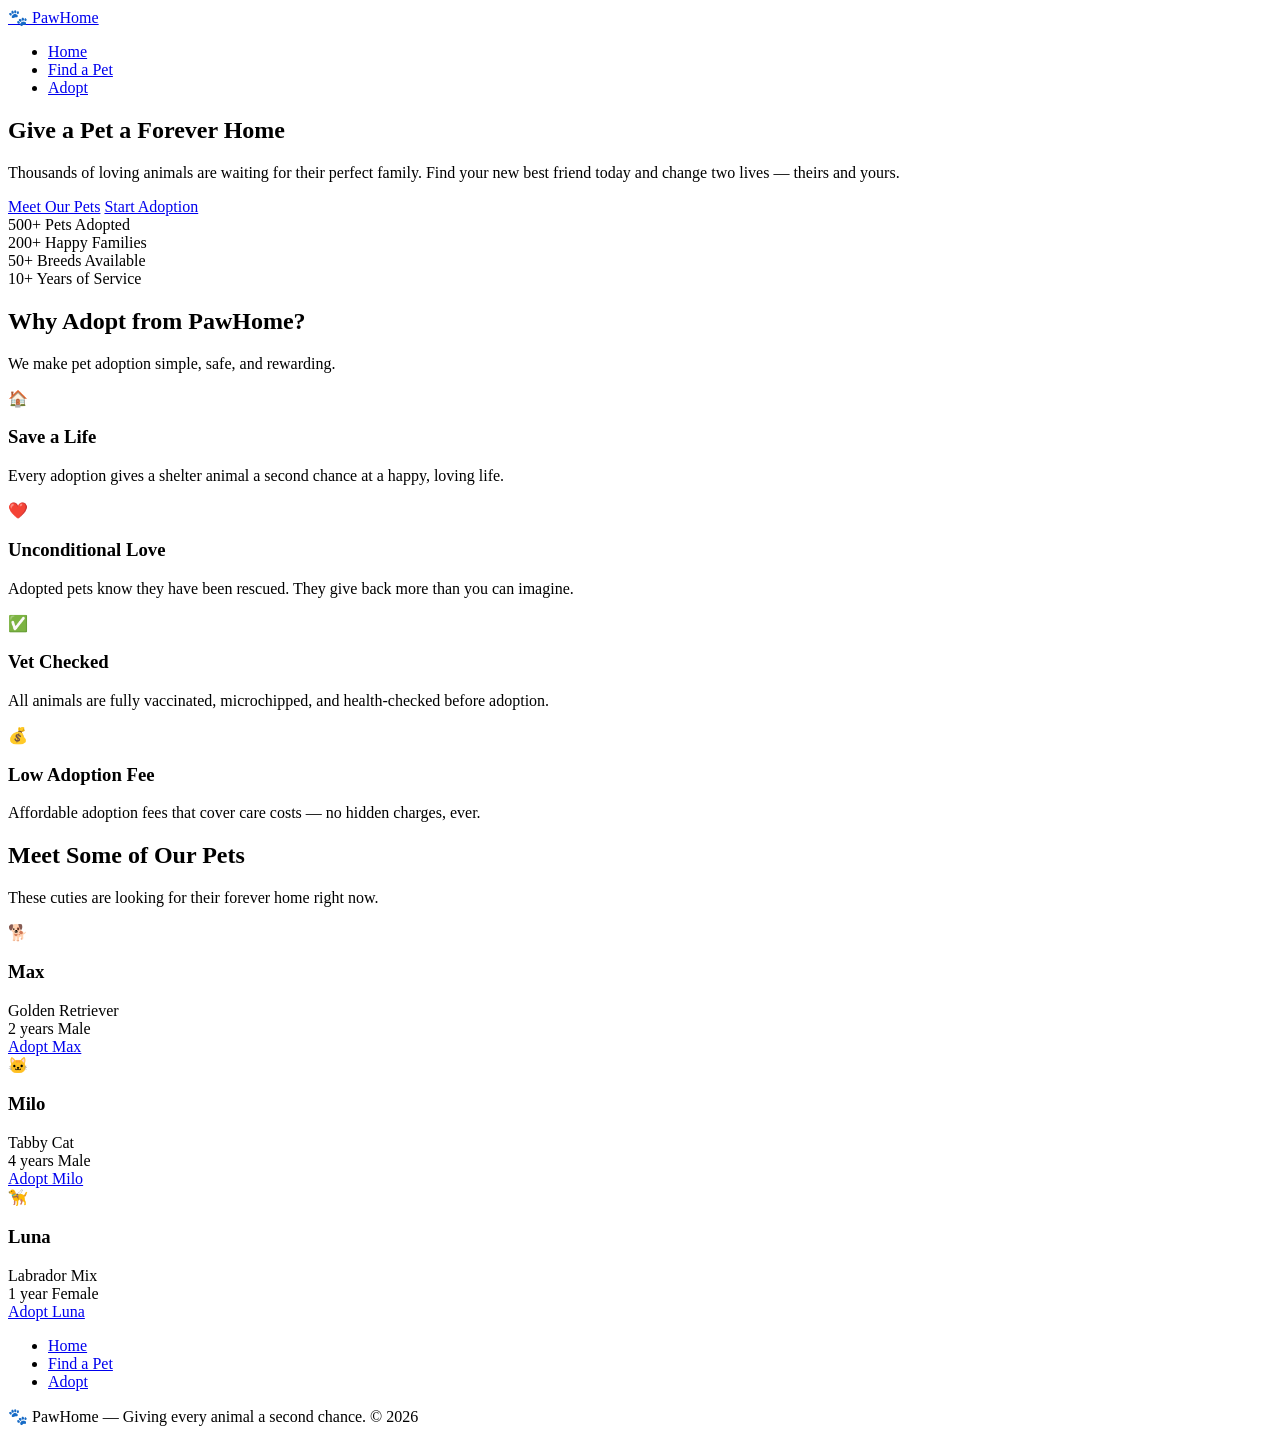
==== index.html @ 4bf22cfb "completes home and pets" ====
<!DOCTYPE html>
<html lang="en">

<head>
    <meta charset="UTF-8">
    <meta name="viewport" content="width=device-width, initial-scale=1.0">
    <title>Pet adoption</title>
    <link rel="stylesheet" href="style.css">
</head>

<body>

    <nav class="navbar">
        <a href="index.html" class="nav-logo">🐾 PawHome</a>
        <ul class="nav-links">
            <li><a href="index.html" class="active">Home</a></li>
            <li><a href="pets.html">Find a Pet</a></li>
            <li><a href="contact.html">Adopt</a></li>
        </ul>
    </nav>


    <!-- ========== HERO ========== -->
    <section class="hero">
        <h1>Give a Pet a <span>Forever Home</span></h1>
        <p>
            Thousands of loving animals are waiting for their perfect family.
            Find your new best friend today and change two lives — theirs and yours.
        </p>
        <div class="hero-buttons">
            <a href="pets.html" class="btn btn-primary">Meet Our Pets</a>
            <a href="contact.html" class="btn btn-outline">Start Adoption</a>
        </div>
    </section>


    <!-- ========== STATS BAR ========== -->
    <div class="stats-bar">
        <div class="stat-item">
            <span class="number">500+</span>
            <span class="label">Pets Adopted</span>
        </div>
        <div class="stat-item">
            <span class="number">200+</span>
            <span class="label">Happy Families</span>
        </div>
        <div class="stat-item">
            <span class="number">50+</span>
            <span class="label">Breeds Available</span>
        </div>
        <div class="stat-item">
            <span class="number">10+</span>
            <span class="label">Years of Service</span>
        </div>
    </div>


    <!-- ========== WHY ADOPT ========== -->
    <section class="section">
        <div class="section-title">
            <h2>Why Adopt from PawHome?</h2>
            <p>We make pet adoption simple, safe, and rewarding.</p>
        </div>


        <div class="cards-row">

            <div class="reason-card">
                <span class="icon">🏠</span>
                <h3>Save a Life</h3>
                <p>Every adoption gives a shelter animal a second chance at a happy, loving life.</p>
            </div>

            <div class="reason-card">
                <span class="icon">❤️</span>
                <h3>Unconditional Love</h3>
                <p>Adopted pets know they have been rescued. They give back more than you can imagine.</p>
            </div>

            <div class="reason-card">
                <span class="icon">✅</span>
                <h3>Vet Checked</h3>
                <p>All animals are fully vaccinated, microchipped, and health-checked before adoption.</p>
            </div>

            <div class="reason-card">
                <span class="icon">💰</span>
                <h3>Low Adoption Fee</h3>
                <p>Affordable adoption fees that cover care costs — no hidden charges, ever.</p>
            </div>



        </div>
    </section>



    <!-- ========== FEATURED PETS (preview 3 cards) ========== -->
    <section class="section section-white">
        <div class="section-title">
            <h2>Meet Some of Our Pets</h2>
            <p>These cuties are looking for their forever home right now.</p>
        </div>

        <div class="cards-row">

            <!-- Pet Card: Max -->
            <div class="pet-card">
                <div class="pet-image">
                    <!--
                HOW TO ADD YOUR IMAGE:
                1. Create a folder called "images" inside day2/
                2. Put your photo in it (e.g. max.jpg)
                3. Delete the line below with the emoji
                4. Add this line: <img src="images/max.jpg" alt="Max">
              -->
                    <div class="pet-emoji">🐕</div>
                </div>
                <div class="pet-info">
                    <h3>Max</h3>
                    <div class="pet-breed">Golden Retriever</div>
                    <div class="pet-tags">
                        <span class="pet-tag">2 years</span>
                        <span class="pet-tag">Male</span>
                    </div>
                    <a href="contact.html" class="btn btn-primary">Adopt Max</a>
                </div>
            </div>

            <!-- Pet Card: Milo -->
            <div class="pet-card">
                <div class="pet-image">
                    <!--
                To add image: <img src="images/milo.jpg" alt="Milo">
              -->
                    <div class="pet-emoji">🐱</div>
                </div>
                <div class="pet-info">
                    <h3>Milo</h3>
                    <div class="pet-breed">Tabby Cat</div>
                    <div class="pet-tags">
                        <span class="pet-tag">4 years</span>
                        <span class="pet-tag">Male</span>
                    </div>
                    <a href="contact.html" class="btn btn-primary">Adopt Milo</a>
                </div>
            </div>

            <!-- Pet Card: Luna -->
            <div class="pet-card">
                <div class="pet-image">
                    <!--
                To add image: <img src="images/luna.jpg" alt="Luna">
              -->
                    <div class="pet-emoji">🦮</div>
                </div>
                <div class="pet-info">
                    <h3>Luna</h3>
                    <div class="pet-breed">Labrador Mix</div>
                    <div class="pet-tags">
                        <span class="pet-tag">1 year</span>
                        <span class="pet-tag">Female</span>
                    </div>
                    <a href="contact.html" class="btn btn-primary">Adopt Luna</a>
                </div>
            </div>

        </div>


        <footer class="footer">
            <ul class="footer-links">
                <li><a href="index.html">Home</a></li>
                <li><a href="pets.html">Find a Pet</a></li>
                <li><a href="contact.html">Adopt</a></li>
            </ul>
            <p>🐾 PawHome &mdash; Giving every animal a second chance. &copy; 2026</p>
        </footer>

</body>

</html>
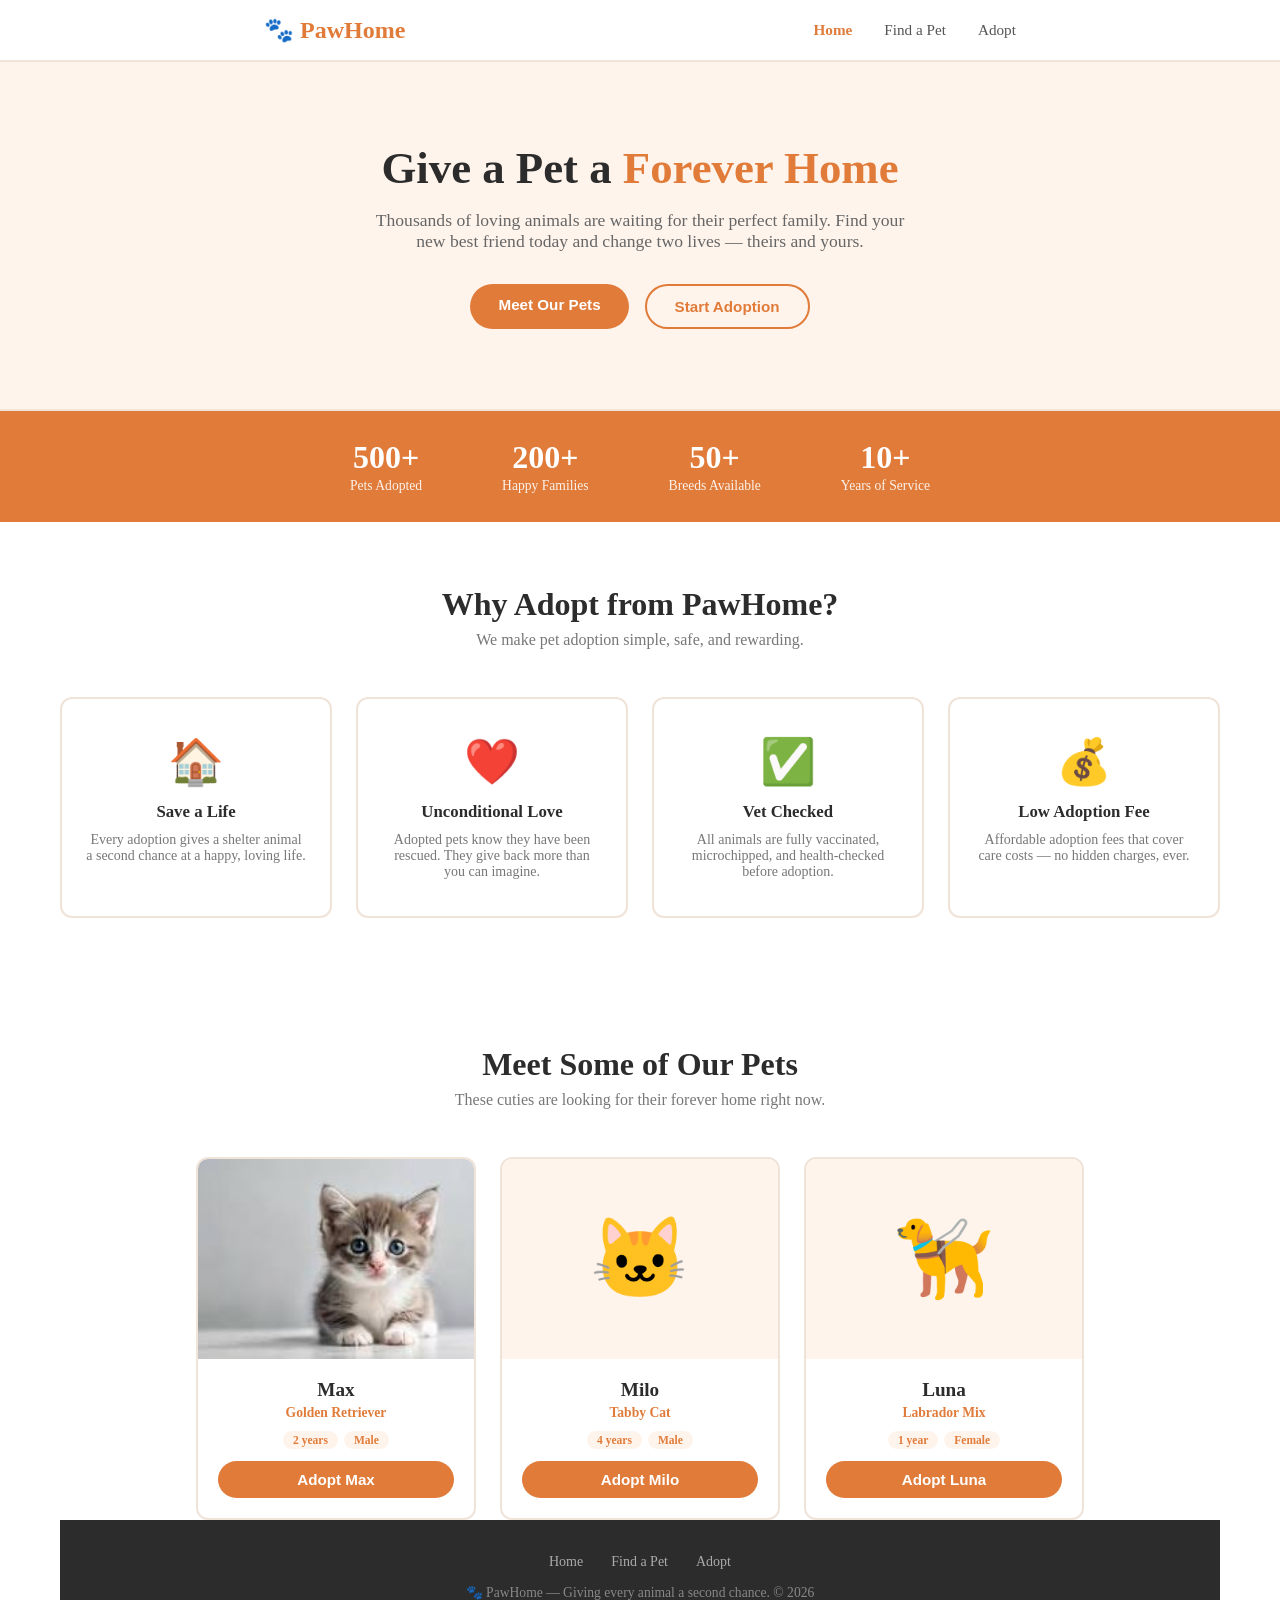
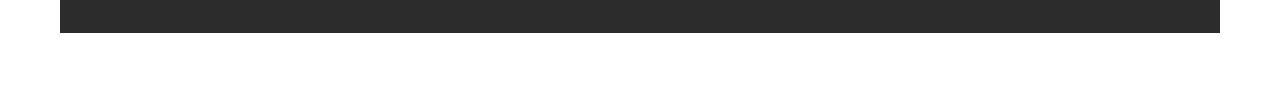
==== commit ba7eefcd: "project completed" ====
--- a/index.html
+++ b/index.html
@@ -115,7 +115,9 @@
                 3. Delete the line below with the emoji
                 4. Add this line: <img src="images/max.jpg" alt="Max">
               -->
-                    <div class="pet-emoji">🐕</div>
+                    <!-- <div class="pet-emoji">🐕</div> -->
+
+                    <img src="./images/download.jfif" alt="">
                 </div>
                 <div class="pet-info">
                     <h3>Max</h3>
--- a/style.css
+++ b/style.css
@@ -0,0 +1,337 @@
+*{
+    margin: 0;
+    padding: 0;
+    box-sizing: border-box;
+}
+
+.navbar {
+    background-color: #ffffff;
+    display: flex;
+    justify-content: space-around;
+    align-items: center;
+    padding: 16px 60px;
+    border-bottom: 2px solid #f0e4d8;
+    position: sticky;
+    top: 0;
+  }
+
+  .nav-logo {
+    font-size: 1.5rem;
+    font-weight: bold;
+    color: #e07b39;
+    text-decoration: none;
+  }
+
+  .nav-links {
+    list-style: none;
+    display: flex;
+    gap: 32px;
+  }
+
+
+  .nav-links a {
+    text-decoration: none;
+    color: #555555;
+    font-size: 0.95rem;
+    font-weight: 500;
+  }
+
+  .nav-links a:hover {
+    color: #e07b39;
+  }
+
+  .nav-links a.active {
+    color: #e07b39;
+    font-weight: bold;
+  }
+
+  .hero {
+    background-color: #fff4ec;
+    padding: 80px 60px;
+    text-align: center;
+    border-bottom: 2px solid #f0e4d8;
+  }
+
+
+  .hero h1 {
+    font-size: 2.8rem;
+    color: #2c2c2c;
+    margin-bottom: 16px;
+  }
+  
+  .hero h1 span {
+    color: #e07b39;
+  }
+  
+  .hero p {
+    font-size: 1.1rem;
+    color: #666666;
+    max-width: 560px;
+    margin: 0 auto 32px;
+  }
+  
+  .hero-buttons {
+    display: flex;
+    justify-content: center;
+    gap: 16px;
+  }
+
+  .btn {
+    display: inline-block;
+    padding: 12px 28px;
+    border-radius: 30px;
+    font-size: 0.95rem;
+    font-weight: bold;
+    text-decoration: none;
+    border: none;
+    cursor: pointer;
+    font-family: Arial, sans-serif;
+  }
+  
+  .btn-primary {
+    background-color: #e07b39;
+    color: white;
+  }
+  
+  .btn-primary:hover {
+    background-color: #c06020;
+  }
+  
+  .btn-outline {
+    background-color: transparent;
+    color: #e07b39;
+    border: 2px solid #e07b39;
+  }
+  
+  .btn-outline:hover {
+    background-color: #e07b39;
+    color: white;
+  }
+
+
+
+  .stats-bar {
+    background-color: #e07b39;
+    display: flex;
+    justify-content: center;
+    gap: 80px;
+    padding: 28px 60px;
+  }
+
+  .stat-item {
+    text-align: center;
+    color: white;
+  }
+  
+  .stat-item .number {
+    font-size: 2rem;
+    font-weight: bold;
+    display: block;
+  }
+  
+  .stat-item .label {
+    font-size: 0.85rem;
+    opacity: 0.9;
+  }
+
+
+  .section {
+    padding: 64px 60px;
+  }
+  
+  .section-white {
+    background-color: #ffffff;
+  }
+  
+  .section-title {
+    text-align: center;
+    margin-bottom: 48px;
+  }
+  
+  .section-title h2 {
+    font-size: 2rem;
+    color: #2c2c2c;
+    margin-bottom: 8px;
+  }
+  
+  .section-title p {
+    color: #777777;
+    font-size: 1rem;
+  }
+
+  .cards-row {
+    display: flex;
+    justify-content: center;
+    gap: 24px;
+    flex-wrap: wrap;
+  }
+
+  .reason-card {
+    background-color: #ffffff;
+    border: 2px solid #f0e4d8;
+    border-radius: 12px;
+    padding: 36px 24px;
+    text-align: center;
+    flex: 1;
+    min-width: 220px;
+    max-width: 280px;
+  }
+
+
+  .reason-card .icon {
+    font-size: 2.8rem;
+    display: block;
+    margin-bottom: 14px;
+  }
+  
+  .reason-card h3 {
+    font-size: 1.05rem;
+    color: #2c2c2c;
+    margin-bottom: 10px;
+  }
+  
+  .reason-card p {
+    color: #777777;
+    font-size: 0.875rem;
+  }
+
+
+  /* ================================
+   PET CARDS
+   ================================ */
+.pet-card {
+  background-color: #ffffff;
+  border: 2px solid #f0e4d8;
+  border-radius: 12px;
+  overflow: hidden;
+  width: 280px;
+  transition: box-shadow 0.3s;
+}
+
+.pet-card:hover {
+  box-shadow: 0 8px 24px rgba(0, 0, 0, 0.1);
+  border-color: #e07b39;
+}
+
+/* Pet image area — shows emoji until you add a real image */
+.pet-image {
+  height: 200px;
+  background-color: #fff4ec;
+  display: flex;
+  align-items: center;
+  justify-content: center;
+  overflow: hidden;
+}
+
+/* When you add a real <img> tag inside .pet-image, this styles it */
+.pet-image img {
+  width: 100%;
+  height: 100%;
+  object-fit: cover;
+}
+
+.pet-emoji {
+  font-size: 5rem;
+}
+
+.pet-info {
+  padding: 20px;
+  text-align: center;
+}
+
+.pet-info h3 {
+  font-size: 1.2rem;
+  color: #2c2c2c;
+  margin-bottom: 4px;
+}
+
+.pet-breed {
+  font-size: 0.85rem;
+  color: #e07b39;
+  font-weight: bold;
+  margin-bottom: 10px;
+}
+
+.pet-tags {
+  display: flex;
+  justify-content: center;
+  gap: 6px;
+  margin-bottom: 12px;
+  flex-wrap: wrap;
+}
+
+.pet-tag {
+  background-color: #fff4ec;
+  color: #e07b39;
+  font-size: 0.72rem;
+  padding: 3px 10px;
+  border-radius: 20px;
+  font-weight: bold;
+}
+
+.pet-info p {
+  font-size: 0.875rem;
+  color: #666666;
+  margin-bottom: 16px;
+}
+
+.pet-info .btn {
+  width: 100%;
+  display: block;
+  text-align: center;
+  padding: 10px;
+}
+
+
+
+/* ================================
+   FOOTER
+   ================================ */
+.footer {
+  background-color: #2c2c2c;
+  padding: 32px 60px;
+  text-align: center;
+}
+
+.footer-links {
+  list-style: none;
+  display: flex;
+  justify-content: center;
+  gap: 28px;
+  margin-bottom: 14px;
+}
+
+.footer-links a {
+  color: #aaaaaa;
+  text-decoration: none;
+  font-size: 0.875rem;
+}
+
+.footer-links a:hover {
+  color: #e07b39;
+}
+
+.footer p {
+  color: #888888;
+  font-size: 0.85rem;
+}
+
+
+/* pets page css */
+.page-header {
+    background-color: #fff4ec;
+    padding: 48px 60px;
+    text-align: center;
+    border-bottom: 2px solid #f0e4d8;
+  }
+
+  .page-header h1 {
+    font-size: 2.2rem;
+    color: #2c2c2c;
+    margin-bottom: 8px;
+  }
+  
+  .page-header p {
+    color: #777777;
+    font-size: 1rem;
+  }
